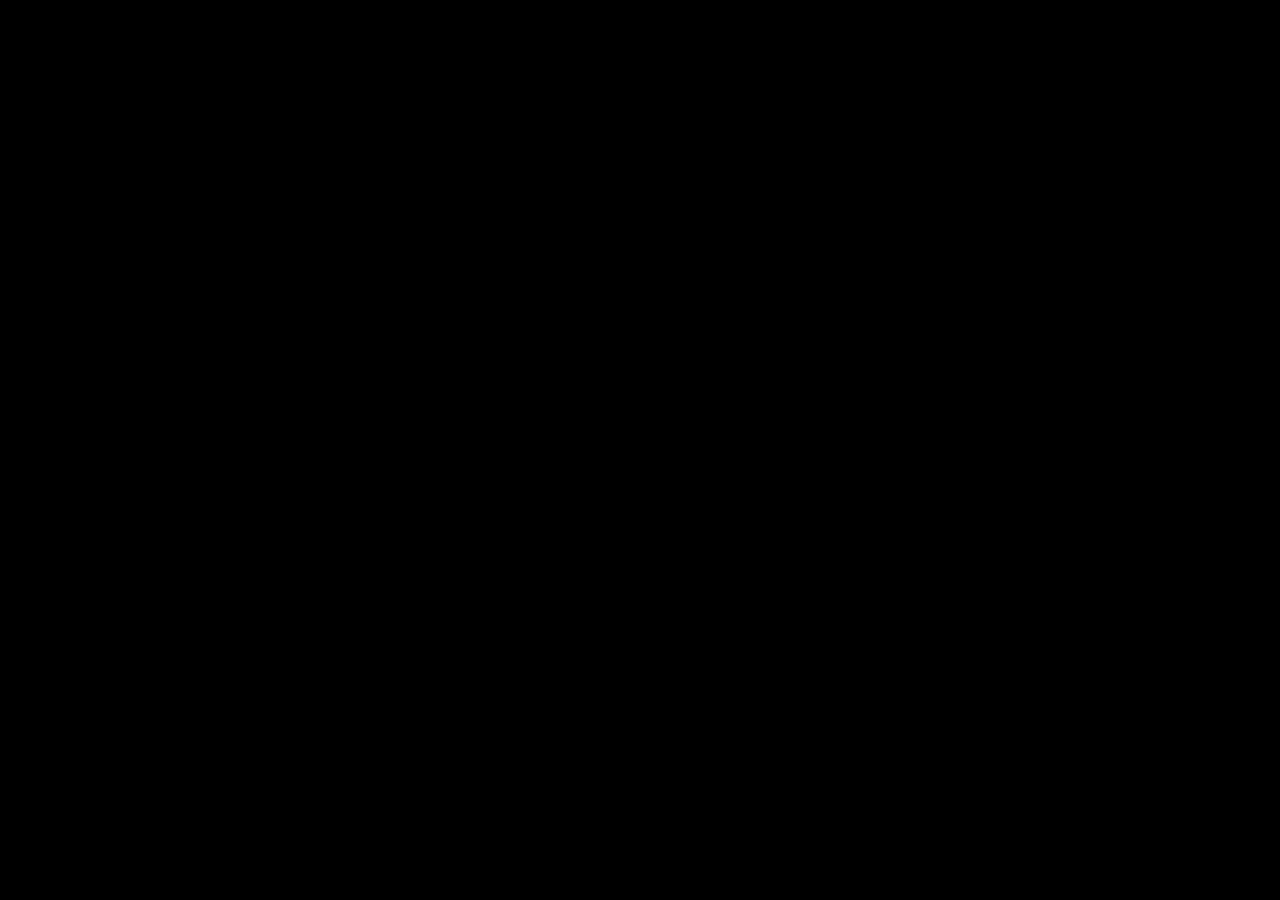
==== index.html @ 103e3c6f "Add starting files + folders" ====
<!DOCTYPE html>
<html lang="en">
<head>
    <meta charset="UTF-8">
    <meta name="viewport" content="width=device-width, initial-scale=1.0">
    <title>Project: Sign-up Form</title>
    <link rel="stylesheet" href="styles.css">
</head>
<body>
    
</body>
</html>
---- styles.css ----
body {
    background-color: black;
    color: white;
}
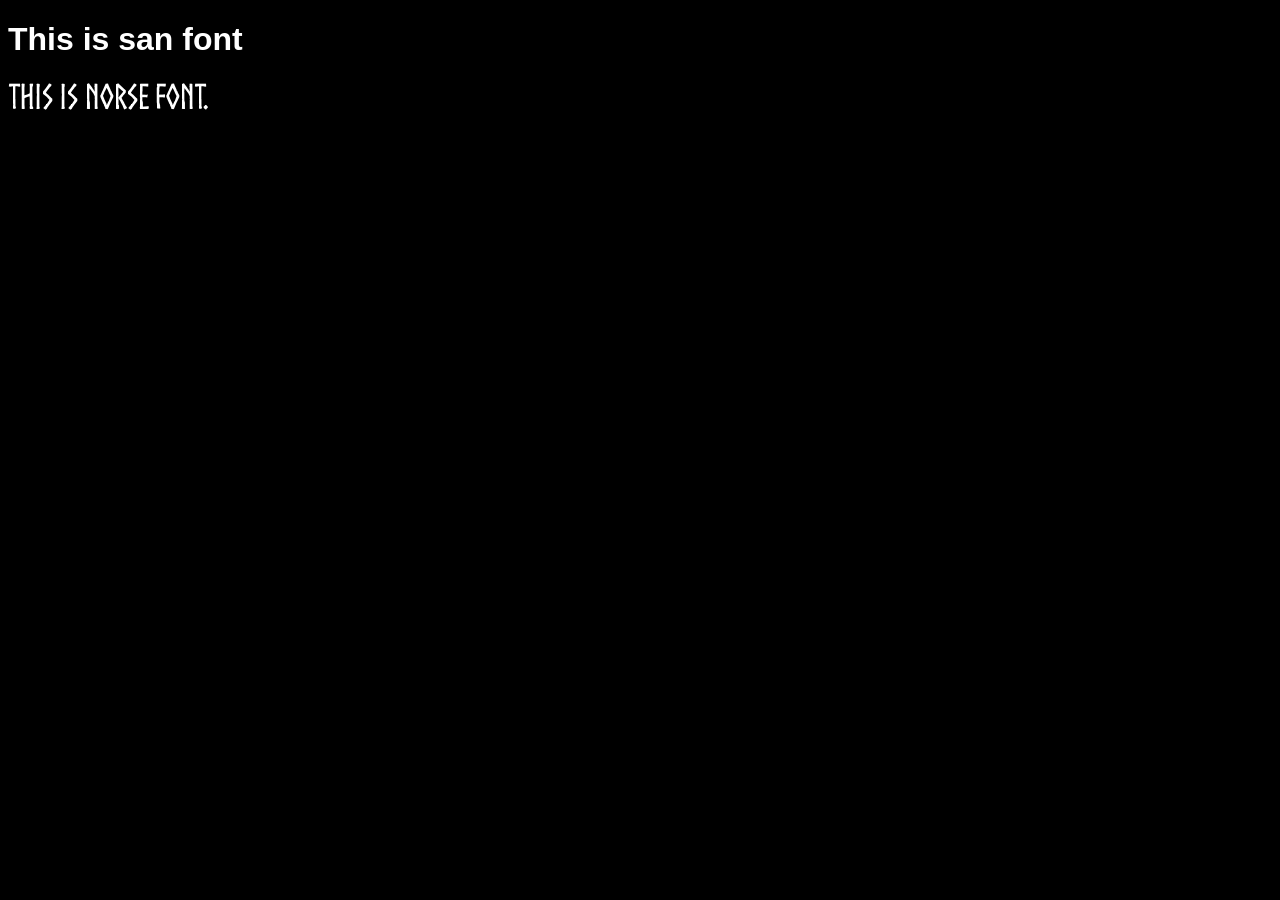
==== commit 5f13d411: "Gather font + img assets" ====
--- a/index.html
+++ b/index.html
@@ -8,5 +8,11 @@
 </head>
 <body>
     
+
+<h1 class="sans">This is san font</h1>
+<h1 class="norse">This is norse font.</h1>
+
+
+    
 </body>
 </html>
--- a/styles.css
+++ b/styles.css
@@ -1,4 +1,20 @@
 body {
     background-color: black;
     color: white;
+}
+
+@font-face {
+    font-family: "Norse";
+    src: 
+        url(fonts/Norse.woff2) format("woff2"),
+        url(fonts/Norse.woff) format("woff");
+    font-display: normal;
+}
+
+.sans {
+    font-family: sans-serif;
+}
+
+.norse {
+    font-family: "Norse";
 }
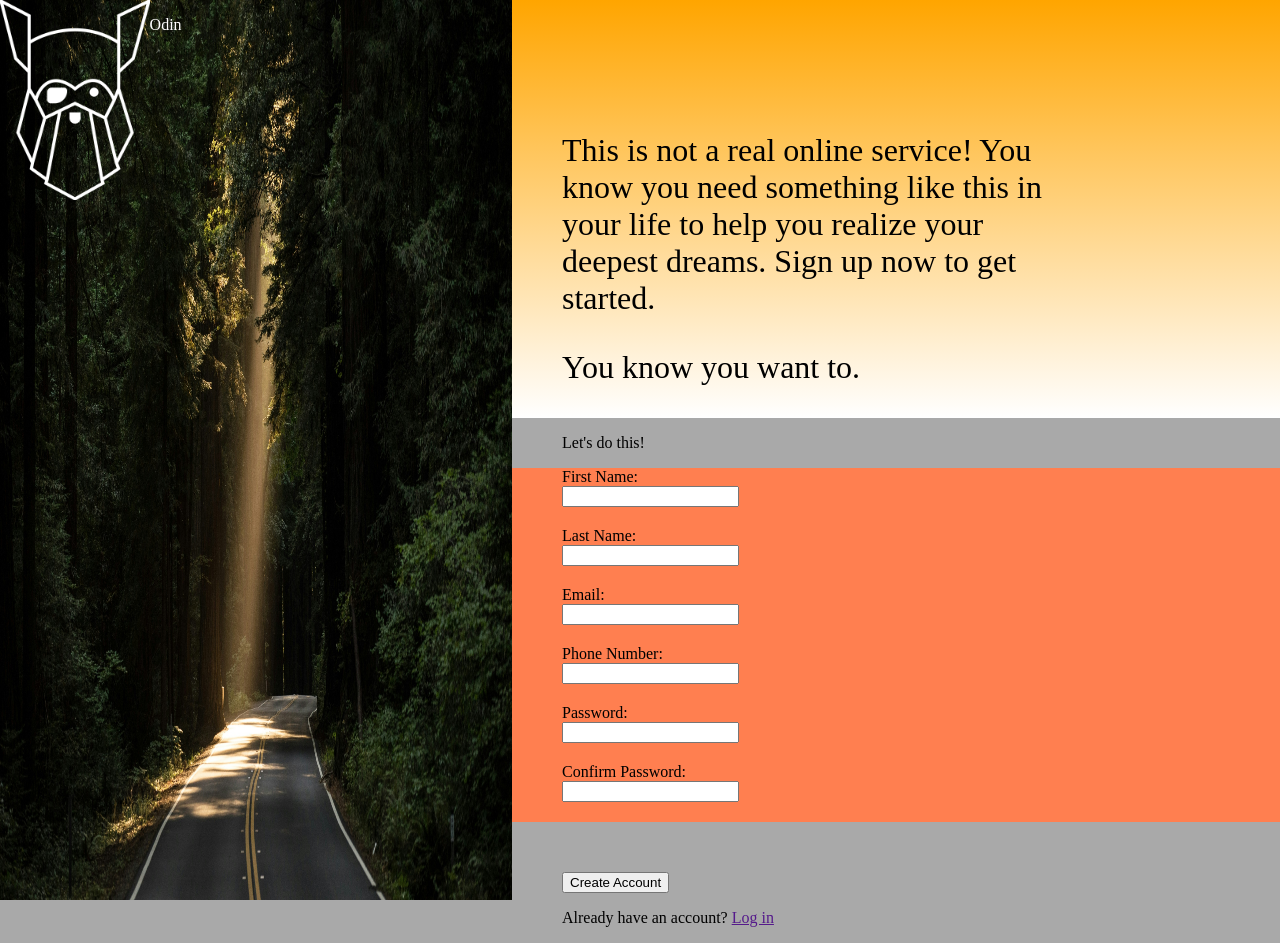
==== commit 64108841: "Scaffolding set up" ====
--- a/index.html
+++ b/index.html
@@ -7,10 +7,62 @@
     <link rel="stylesheet" href="styles.css">
 </head>
 <body>
-    
 
-<h1 class="sans">This is san font</h1>
-<h1 class="norse">This is norse font.</h1>
+    <section id="background">
+            <img class="backgroundImg" src="img/forestJohnTowner.jpg" alt="">
+            <div id="odinTextBlock">
+                <img class="textImg" src="img/odinLogo.png" alt="">
+                <p class="text">Odin</p>
+            </div>
+    </section>
+
+    <section id="user">
+        <div class="userDescription">
+            <p class="userD1">This is not a real online service! You know you need something like this in your life to help you realize your deepest dreams. Sign up now to get started.</p>
+            <p class="userD2">You know you want to.</p>
+            
+        </div>
+
+        <div class="userForm">
+            <form>
+                <p class="textAboveWidgets">Let's do this!</p>
+                <div class="form-controls">
+                    <div>
+                        <label for="first-name">First Name:</label>
+                        <input type="text" id="first-name" name="first-name">
+                    </div>
+                    <div>
+                        <label for="last-name">Last Name:</label>
+                        <input type="text" id="last-name" name="last-name">
+                    </div>
+                    <div>
+                        <label for="email">Email:</label>
+                        <input type="email" id="email" name="email">
+                    </div>
+                    <div>
+                        <label for="telephone">Phone Number:</label>
+                        <input type="tel" id="telephone" name="telephone">
+                    </div>
+                    <div>
+                        <label for="password">Password:</label>
+                        <input type="password" id="password" name="password">
+                    </div>
+                    <div>
+                        <label for="pw-confirm">Confirm Password:</label>
+                        <input type="password" id="pw-confirm" name="pw-confirm">
+                    </div>
+                </div>
+
+                <div class="form-end">
+                    <button type="submit">Create Account</button>
+                    <p>Already have an account? <a href="">Log in</a></p>
+                </div>
+
+
+            </form>
+
+    </section>
+
 
 
     
--- a/styles.css
+++ b/styles.css
@@ -1,6 +1,14 @@
 body {
-    background-color: black;
-    color: white;
+    background-color: darkgray;
+    color: black;
+    display: flex;
+    width: 100vw;
+    height: 100vh;
+    flex-direction: row;
+    font-family: 'Times New Roman', Times, serif;
+    margin: 0;
+    padding: 0;
+    box-sizing: border-box;
 }
 
 @font-face {
@@ -17,4 +25,103 @@
 
 .norse {
     font-family: "Norse";
-}+}
+
+#background{
+    display: flex;
+    flex-direction: column;
+    flex: 1;
+    position: relative;
+}
+
+#odinTextBlock {
+    display: flex;
+    position: absolute;
+    color: white;
+    height: 200px;
+    width: auto;
+
+}
+
+.backgroundImg {
+    height: 100%;
+    width: 100%;
+}
+
+#user {
+    flex: 1.5;
+    display: flex;
+    flex-direction: column;
+}
+
+.userForm {
+    flex: 2;
+}
+.userDescription {
+    flex: 1;
+}
+
+.userDescription {
+    padding: 100px 200px 0px 50px;
+    background-image: linear-gradient(to bottom, orange, white);
+
+}
+
+.userD1, .userD2 {
+    font-size: 2rem;
+}
+
+.userForm {
+    padding: 0px 0px 0px 0px;
+}
+
+label {
+    display: block;
+    font-size: 1rem;
+}
+
+form input {
+    margin-right: 100px;
+    margin-bottom: 20px;
+}
+
+.textAboveWidgets {
+    padding: 0px 0px 0px 50px;
+}
+
+.userForm > form {
+    display: flex;
+    flex-flow: column wrap;
+}
+
+.form-controls {
+    display: flex;
+    flex-flow: row wrap;
+    margin-bottom: 50px;
+    background-color: coral;
+    padding: 0px 200px 0px 50px;
+}
+
+.form-end {
+    padding: 0px 0px 0px 50px;
+}
+
+.form-end p {
+    margin-left: 0px;
+}
+
+
+
+
+
+/* Visual Outline Aid
+
+#background,
+#user {
+    outline: 1px solid red; 
+}
+
+#user > div {
+    outline: 1px solid red;
+}
+*/
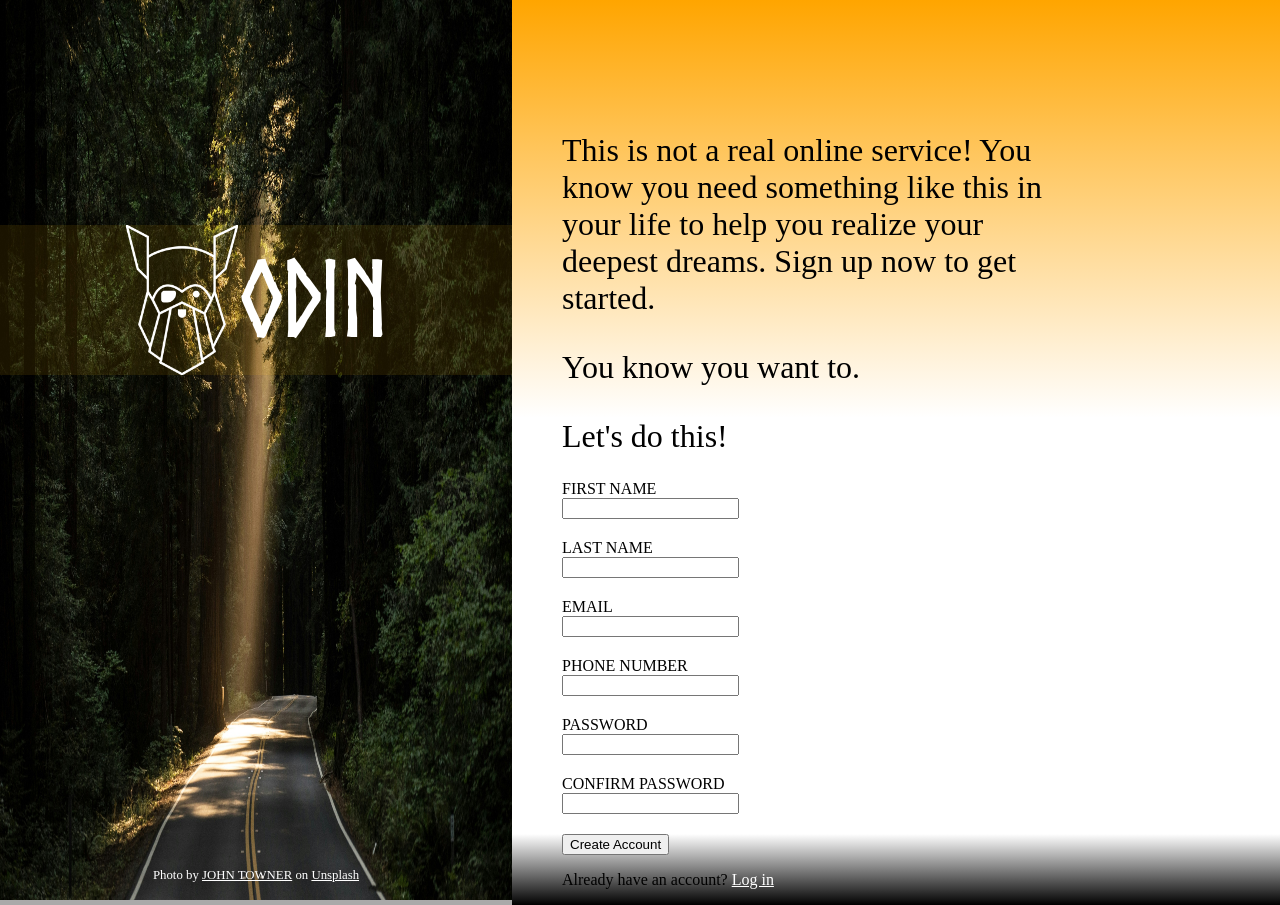
==== commit c8251fb0: "style img sidebar + description" ====
--- a/index.html
+++ b/index.html
@@ -9,11 +9,12 @@
 <body>
 
     <section id="background">
-            <img class="backgroundImg" src="img/forestJohnTowner.jpg" alt="">
+            <img class="backgroundImg" src="img/forestJohnTowner.jpg" alt="A picture of an empty road surrounded by trees and a lone ray of light shining throught the canopy, onto the road.">
             <div id="odinTextBlock">
                 <img class="textImg" src="img/odinLogo.png" alt="">
                 <p class="text">Odin</p>
             </div>
+            <p class="textCredit">Photo by <a href="https://unsplash.com/@heytowner?utm_source=unsplash&utm_medium=referral&utm_content=creditCopyText">JOHN TOWNER</a> on <a href="https://unsplash.com/photos/empty-concrete-road-covered-surrounded-by-tall-tress-with-sun-rays-3Kv48NS4WUU?utm_source=unsplash&utm_medium=referral&utm_content=creditCopyText">Unsplash</a></p>
     </section>
 
     <section id="user">
@@ -23,44 +24,40 @@
             
         </div>
 
-        <div class="userForm">
-            <form>
-                <p class="textAboveWidgets">Let's do this!</p>
-                <div class="form-controls">
-                    <div>
-                        <label for="first-name">First Name:</label>
-                        <input type="text" id="first-name" name="first-name">
-                    </div>
-                    <div>
-                        <label for="last-name">Last Name:</label>
-                        <input type="text" id="last-name" name="last-name">
-                    </div>
-                    <div>
-                        <label for="email">Email:</label>
-                        <input type="email" id="email" name="email">
-                    </div>
-                    <div>
-                        <label for="telephone">Phone Number:</label>
-                        <input type="tel" id="telephone" name="telephone">
-                    </div>
-                    <div>
-                        <label for="password">Password:</label>
-                        <input type="password" id="password" name="password">
-                    </div>
-                    <div>
-                        <label for="pw-confirm">Confirm Password:</label>
-                        <input type="password" id="pw-confirm" name="pw-confirm">
-                    </div>
+        <form class="userForm">
+            <p class="textAboveWidgets">Let's do this!</p>
+            <div class="form-controls">
+                <div>
+                    <label for="first-name">First Name</label>
+                    <input type="text" id="first-name" name="first-name">
                 </div>
+                <div>
+                    <label for="last-name">Last Name</label>
+                    <input type="text" id="last-name" name="last-name">
+                </div>
+                <div>
+                    <label for="email">Email</label>
+                    <input type="email" id="email" name="email">
+                </div>
+                <div>
+                    <label for="telephone">Phone Number</label>
+                    <input type="tel" id="telephone" name="telephone">
+                </div>
+                <div>
+                    <label for="password">Password</label>
+                    <input type="password" id="password" name="password">
+                </div>
+                <div>
+                    <label for="pw-confirm">Confirm Password</label>
+                    <input type="password" id="pw-confirm" name="pw-confirm">
+                </div>
+            </div>
 
-                <div class="form-end">
-                    <button type="submit">Create Account</button>
-                    <p>Already have an account? <a href="">Log in</a></p>
-                </div>
-
-
-            </form>
-
+            <div class="form-end">
+                <button type="submit">Create Account</button>
+                <p>Already have an account? <a href="">Log in</a></p>
+            </div>
+        </form>
     </section>
 
 
--- a/styles.css
+++ b/styles.css
@@ -9,6 +9,10 @@
     margin: 0;
     padding: 0;
     box-sizing: border-box;
+}
+
+a {
+    color: white;
 }
 
 @font-face {
@@ -32,15 +36,38 @@
     flex-direction: column;
     flex: 1;
     position: relative;
+    align-items: center;
 }
 
 #odinTextBlock {
     display: flex;
+    flex-flow: row wrap;
+    justify-content: center;
+    align-items: center;
     position: absolute;
     color: white;
-    height: 200px;
-    width: auto;
+    height: 150px;
+    width: 100%;
+    top: 25%;
+    background-color: rgb(255 186 0 / 10%);
+    font-family: "Norse";
+    font-size: 100px;
+    font-weight: bold;
+}
 
+.textCredit {
+    position: absolute;
+    color: white;
+    top: 95%;
+    font-size: 0.8rem;
+}
+
+.textImg {
+    height: 100%;
+}
+
+#odinTextBlock > .text {
+    margin: 0;
 }
 
 .backgroundImg {
@@ -78,6 +105,7 @@
 label {
     display: block;
     font-size: 1rem;
+    text-transform: uppercase;
 }
 
 form input {
@@ -86,24 +114,32 @@
 }
 
 .textAboveWidgets {
-    padding: 0px 0px 0px 50px;
+    padding: 0px 0px 25px 50px;
+    margin: 0;
+    font-size: 2rem;
+    background-color: white;
 }
 
-.userForm > form {
+.userForm {
     display: flex;
     flex-flow: column wrap;
 }
 
 .form-controls {
+    flex: 1;
     display: flex;
     flex-flow: row wrap;
     margin-bottom: 50px;
-    background-color: coral;
+    background-color: white;
     padding: 0px 200px 0px 50px;
+    margin: 0;
 }
 
 .form-end {
+    flex: 1.2;
     padding: 0px 0px 0px 50px;
+    background-image: linear-gradient(to bottom, white, black);
+    margin: 0;
 }
 
 .form-end p {
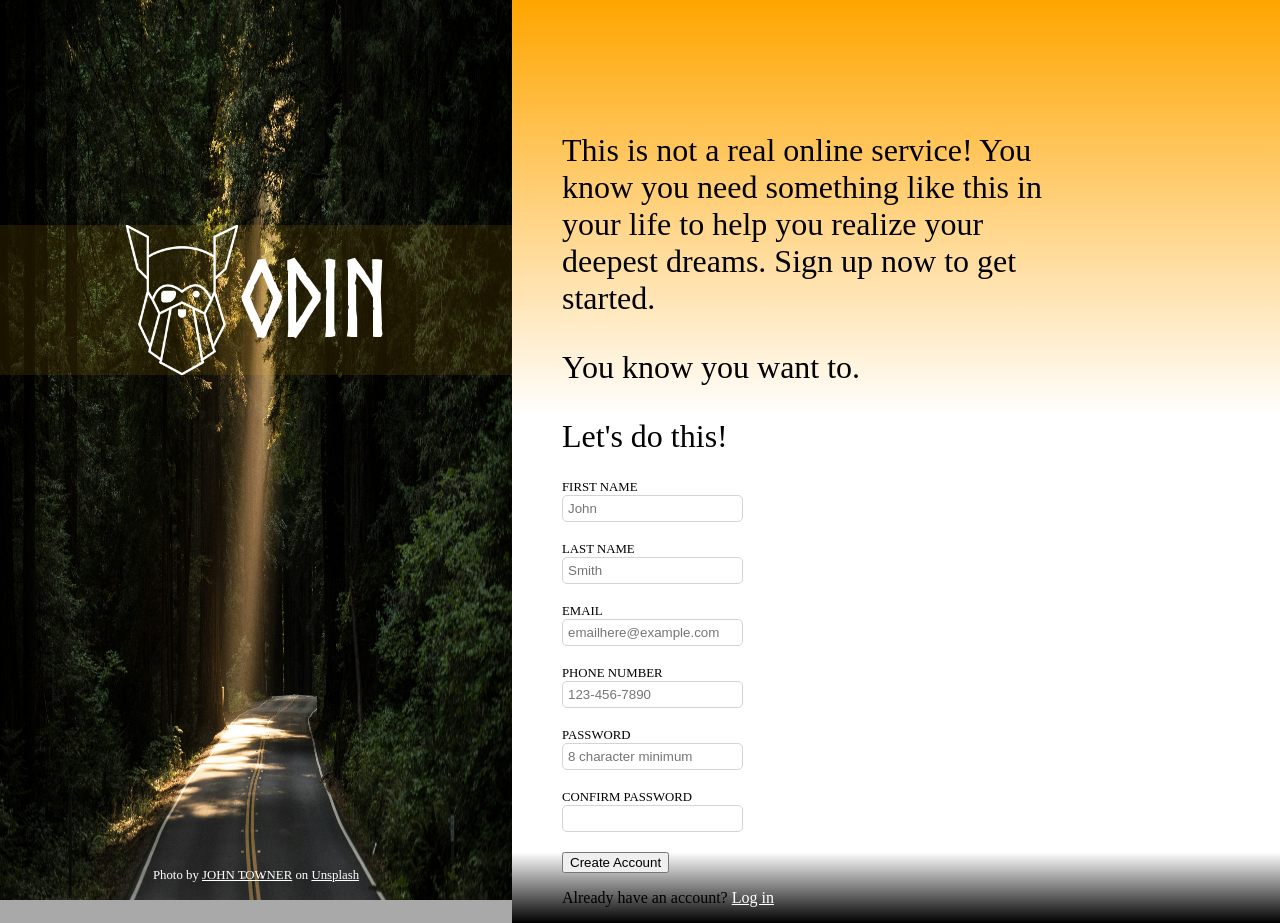
==== commit 105f7533: "style form controls" ====
--- a/index.html
+++ b/index.html
@@ -9,12 +9,12 @@
 <body>
 
     <section id="background">
-            <img class="backgroundImg" src="img/forestJohnTowner.jpg" alt="A picture of an empty road surrounded by trees and a lone ray of light shining throught the canopy, onto the road.">
-            <div id="odinTextBlock">
-                <img class="textImg" src="img/odinLogo.png" alt="">
-                <p class="text">Odin</p>
-            </div>
-            <p class="textCredit">Photo by <a href="https://unsplash.com/@heytowner?utm_source=unsplash&utm_medium=referral&utm_content=creditCopyText">JOHN TOWNER</a> on <a href="https://unsplash.com/photos/empty-concrete-road-covered-surrounded-by-tall-tress-with-sun-rays-3Kv48NS4WUU?utm_source=unsplash&utm_medium=referral&utm_content=creditCopyText">Unsplash</a></p>
+        <img class="backgroundImg" src="img/forestJohnTowner.jpg" alt="A picture of an empty road surrounded by trees and a lone ray of light shining throught the canopy, onto the road.">
+        <div id="odinTextBlock">
+            <img class="textImg" src="img/odinLogo.png" alt="">
+            <p class="text">Odin</p>
+        </div>
+        <p class="textCredit">Photo by <a href="https://unsplash.com/@heytowner?utm_source=unsplash&utm_medium=referral&utm_content=creditCopyText">JOHN TOWNER</a> on <a href="https://unsplash.com/photos/empty-concrete-road-covered-surrounded-by-tall-tress-with-sun-rays-3Kv48NS4WUU?utm_source=unsplash&utm_medium=referral&utm_content=creditCopyText">Unsplash</a></p>
     </section>
 
     <section id="user">
@@ -29,23 +29,23 @@
             <div class="form-controls">
                 <div>
                     <label for="first-name">First Name</label>
-                    <input type="text" id="first-name" name="first-name">
+                    <input type="text" id="first-name" name="first-name" placeholder="John">
                 </div>
                 <div>
                     <label for="last-name">Last Name</label>
-                    <input type="text" id="last-name" name="last-name">
+                    <input type="text" id="last-name" name="last-name" placeholder="Smith">
                 </div>
                 <div>
                     <label for="email">Email</label>
-                    <input type="email" id="email" name="email">
+                    <input type="email" id="email" name="email" placeholder="emailhere@example.com">
                 </div>
                 <div>
                     <label for="telephone">Phone Number</label>
-                    <input type="tel" id="telephone" name="telephone">
+                    <input type="tel" id="telephone" name="telephone" placeholder="123-456-7890" pattern="[0-9]{3}-[0-9]{3}-[0-9]{4}">
                 </div>
                 <div>
                     <label for="password">Password</label>
-                    <input type="password" id="password" name="password">
+                    <input type="password" id="password" name="password" placeholder="8 character minimum" minlength="8" maxlength="64">
                 </div>
                 <div>
                     <label for="pw-confirm">Confirm Password</label>
--- a/styles.css
+++ b/styles.css
@@ -37,6 +37,8 @@
     flex: 1;
     position: relative;
     align-items: center;
+    height: 100%;
+    width: 100%;
 }
 
 #odinTextBlock {
@@ -79,6 +81,8 @@
     flex: 1.5;
     display: flex;
     flex-direction: column;
+    height: 100%;
+    width: 100%;
 }
 
 .userForm {
@@ -106,11 +110,29 @@
     display: block;
     font-size: 1rem;
     text-transform: uppercase;
+    font-size: 0.8rem;
 }
 
 form input {
     margin-right: 100px;
     margin-bottom: 20px;
+    border: 1px solid lightgray;
+    padding: 5px;
+    border-radius: 5px;
+}
+
+form input:focus {
+    outline: none;
+    border: 1px solid darkorange;
+    box-shadow: 1px 1px 5px black;
+}
+
+form input:user-invalid {
+    background-color: rgb(255 151 0 / 25%);
+}
+
+form input:user-valid {
+    background-color: rgb(80 255 0 / 25%)
 }
 
 .textAboveWidgets {
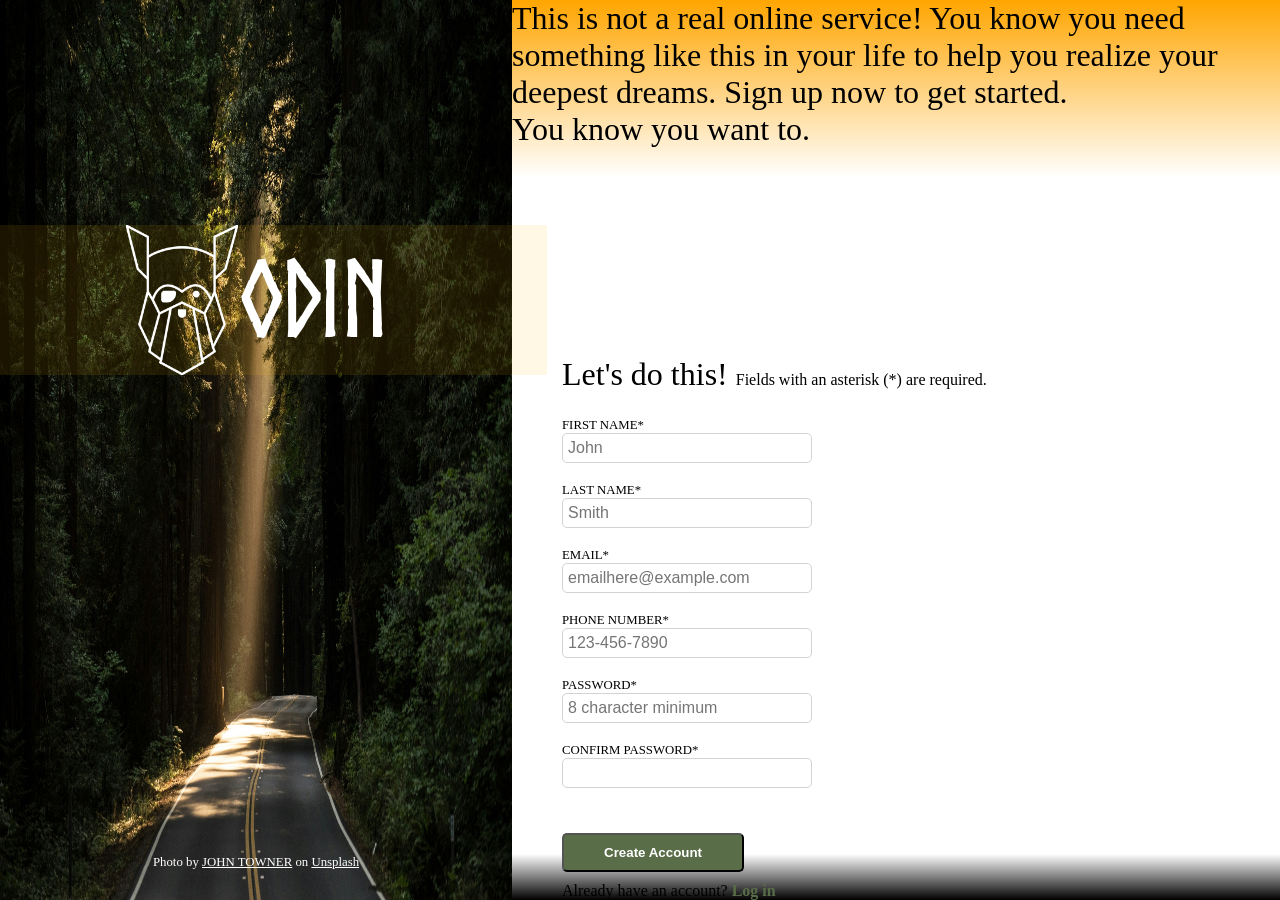
==== commit 550fae21: "Redo project scaffolding on test file" ====
--- a/index.html
+++ b/index.html
@@ -25,31 +25,31 @@
         </div>
 
         <form class="userForm">
-            <p class="textAboveWidgets">Let's do this!</p>
+            <p class="textAboveWidgets">Let's do this! <small>Fields with an asterisk (*) are required.</small></p>
             <div class="form-controls">
                 <div>
-                    <label for="first-name">First Name</label>
-                    <input type="text" id="first-name" name="first-name" placeholder="John">
+                    <label for="first-name">First Name*</label>
+                    <input type="text" id="first-name" name="first-name" placeholder="John" required>
                 </div>
                 <div>
-                    <label for="last-name">Last Name</label>
-                    <input type="text" id="last-name" name="last-name" placeholder="Smith">
+                    <label for="last-name">Last Name*</label>
+                    <input type="text" id="last-name" name="last-name" placeholder="Smith" required>
                 </div>
                 <div>
-                    <label for="email">Email</label>
-                    <input type="email" id="email" name="email" placeholder="emailhere@example.com">
+                    <label for="email">Email*</label>
+                    <input type="email" id="email" name="email" placeholder="emailhere@example.com" required>
                 </div>
                 <div>
-                    <label for="telephone">Phone Number</label>
-                    <input type="tel" id="telephone" name="telephone" placeholder="123-456-7890" pattern="[0-9]{3}-[0-9]{3}-[0-9]{4}">
+                    <label for="telephone">Phone Number*</label>
+                    <input type="tel" id="telephone" name="telephone" placeholder="123-456-7890" pattern="[0-9]{3}-[0-9]{3}-[0-9]{4}" required>
                 </div>
                 <div>
-                    <label for="password">Password</label>
-                    <input type="password" id="password" name="password" placeholder="8 character minimum" minlength="8" maxlength="64">
+                    <label for="password">Password*</label>
+                    <input type="password" id="password" name="password" placeholder="8 character minimum" minlength="8" maxlength="64" required>
                 </div>
                 <div>
-                    <label for="pw-confirm">Confirm Password</label>
-                    <input type="password" id="pw-confirm" name="pw-confirm">
+                    <label for="pw-confirm">Confirm Password*</label>
+                    <input type="password" id="pw-confirm" name="pw-confirm" required>
                 </div>
             </div>
 
--- a/styles.css
+++ b/styles.css
@@ -1,3 +1,9 @@
+* {
+    box-sizing: border-box;
+    margin: 0;
+    padding: 0;
+}
+
 body {
     background-color: darkgray;
     color: black;
@@ -11,7 +17,7 @@
     box-sizing: border-box;
 }
 
-a {
+#background a {
     color: white;
 }
 
@@ -35,10 +41,10 @@
     display: flex;
     flex-direction: column;
     flex: 1;
-    position: relative;
     align-items: center;
     height: 100%;
     width: 100%;
+    box-sizing: border-box;
 }
 
 #odinTextBlock {
@@ -48,8 +54,8 @@
     align-items: center;
     position: absolute;
     color: white;
+    width: 582.41px;
     height: 150px;
-    width: 100%;
     top: 25%;
     background-color: rgb(255 186 0 / 10%);
     font-family: "Norse";
@@ -57,6 +63,8 @@
     font-weight: bold;
 }
 
+
+
 .textCredit {
     position: absolute;
     color: white;
@@ -83,23 +91,24 @@
     flex-direction: column;
     height: 100%;
     width: 100%;
+    box-sizing: border-box;
 }
 
 .userForm {
-    flex: 2;
+    flex: 1;
 }
 .userDescription {
     flex: 1;
 }
 
 .userDescription {
-    padding: 100px 200px 0px 50px;
-    background-image: linear-gradient(to bottom, orange, white);
+    background-image: linear-gradient(to bottom, orange, white 50%);
 
 }
 
 .userD1, .userD2 {
     font-size: 2rem;
+    text-wrap-style: auto;
 }
 
 .userForm {
@@ -119,6 +128,8 @@
     border: 1px solid lightgray;
     padding: 5px;
     border-radius: 5px;
+    font-size: 1rem;
+    width: 80%;
 }
 
 form input:focus {
@@ -142,6 +153,10 @@
     background-color: white;
 }
 
+.textAboveWidgets > small {
+    font-size: 1rem;
+}
+
 .userForm {
     display: flex;
     flex-flow: column wrap;
@@ -160,8 +175,24 @@
 .form-end {
     flex: 1.2;
     padding: 0px 0px 0px 50px;
-    background-image: linear-gradient(to bottom, white, black);
-    margin: 0;
+    background-image: linear-gradient(to bottom, white 50%, black);
+    margin: 0;
+    padding-top: 25px;
+}
+
+.form-end > button {
+    background-color: #596D48;
+    color: white;
+    font-weight: bold;
+    padding: 10px 40px;
+    border-radius: 5px;
+    margin-bottom: 10px;
+}
+
+.form-end a {
+    text-decoration: none;
+    color: #596D48;
+    font-weight: bold;
 }
 
 .form-end p {
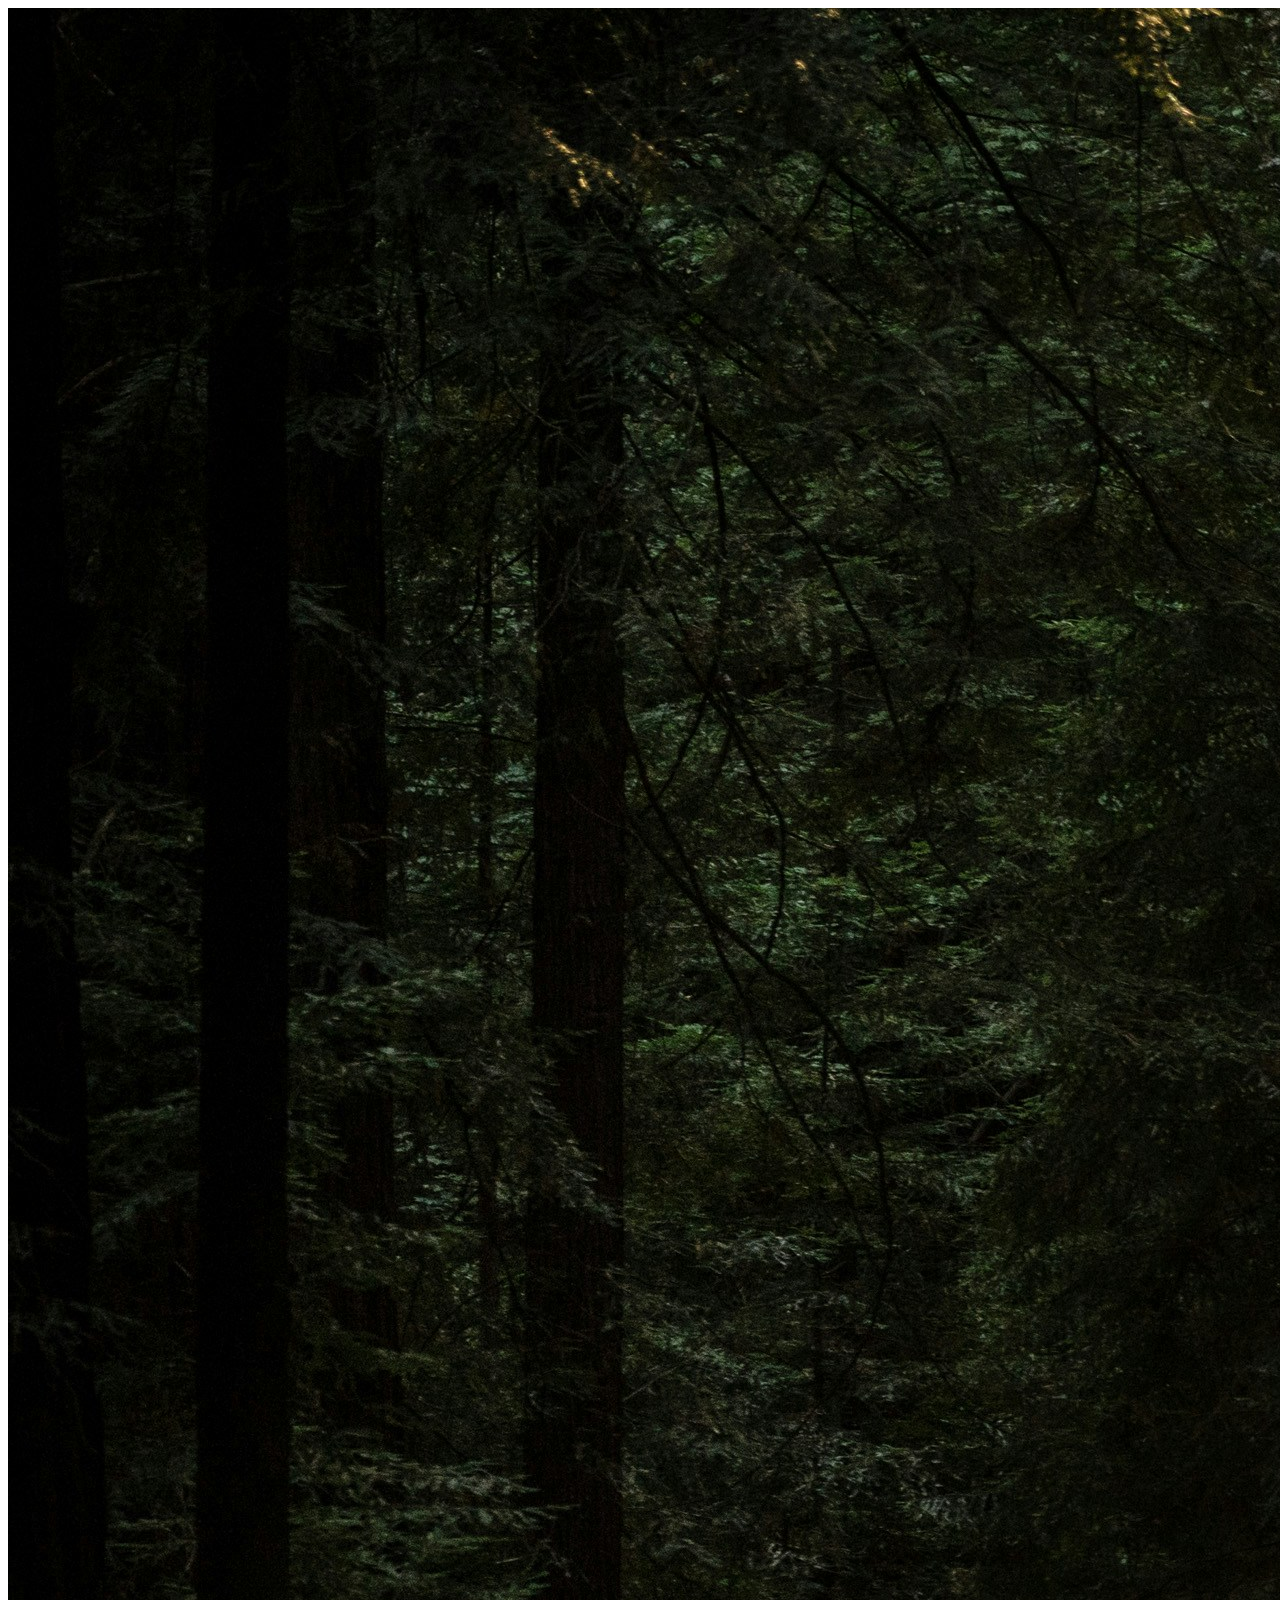
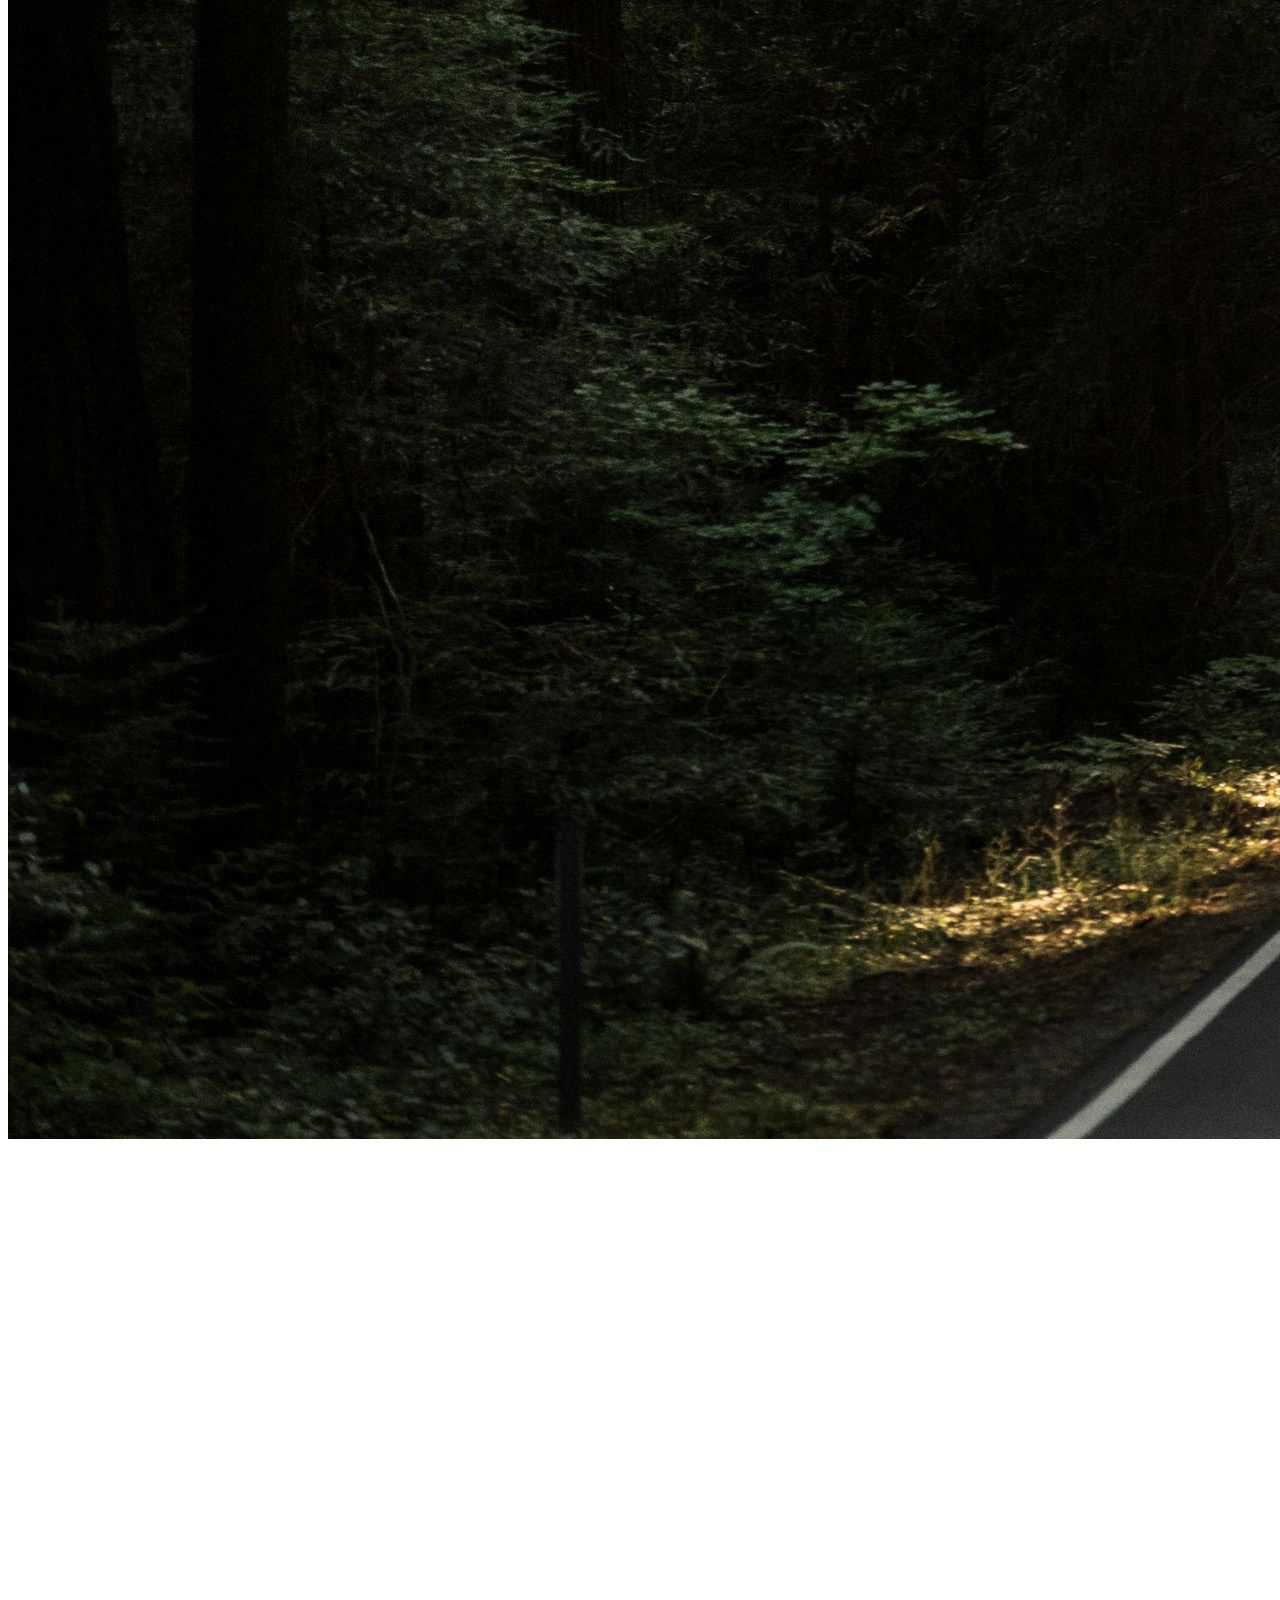
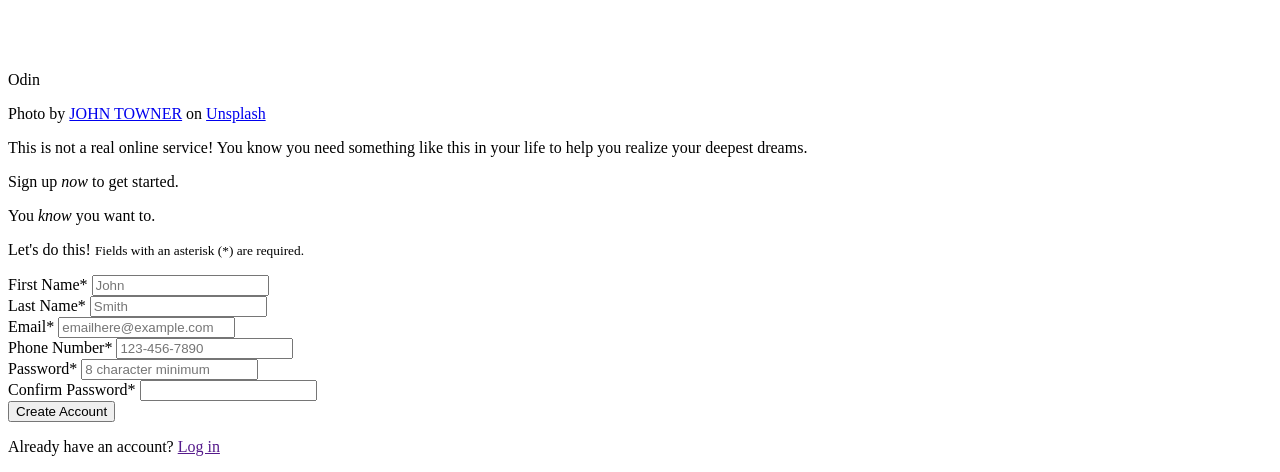
==== commit 17894f3a: "style for fun and renaming files" ====
--- a/index.html
+++ b/index.html
@@ -4,64 +4,70 @@
     <meta charset="UTF-8">
     <meta name="viewport" content="width=device-width, initial-scale=1.0">
     <title>Project: Sign-up Form</title>
-    <link rel="stylesheet" href="styles.css">
+    <link rel="stylesheet" href="stylesTest.css">
 </head>
 <body>
 
-    <section id="background">
+    <section id="imgSidebar">
         <img class="backgroundImg" src="img/forestJohnTowner.jpg" alt="A picture of an empty road surrounded by trees and a lone ray of light shining throught the canopy, onto the road.">
-        <div id="odinTextBlock">
-            <img class="textImg" src="img/odinLogo.png" alt="">
-            <p class="text">Odin</p>
+        <div class="odinTextBlock">
+            <img class="odinTextImg" src="img/odinLogo.png" alt="">
+            <p class="odinText">Odin</p>
         </div>
-        <p class="textCredit">Photo by <a href="https://unsplash.com/@heytowner?utm_source=unsplash&utm_medium=referral&utm_content=creditCopyText">JOHN TOWNER</a> on <a href="https://unsplash.com/photos/empty-concrete-road-covered-surrounded-by-tall-tress-with-sun-rays-3Kv48NS4WUU?utm_source=unsplash&utm_medium=referral&utm_content=creditCopyText">Unsplash</a></p>
+        <p class="textCredit">Photo by <a href="https://unsplash.com/@heytowner?utm_source=unsplash&utm_medium=referral&utm_content=creditCopyText" target="_blank" rel="noreferrer">JOHN TOWNER</a> on <a href="https://unsplash.com/photos/empty-concrete-road-covered-surrounded-by-tall-tress-with-sun-rays-3Kv48NS4WUU?utm_source=unsplash&utm_medium=referral&utm_content=creditCopyText" target="_blank" rel="noreferrer">Unsplash</a></p>
     </section>
 
-    <section id="user">
-        <div class="userDescription">
-            <p class="userD1">This is not a real online service! You know you need something like this in your life to help you realize your deepest dreams. Sign up now to get started.</p>
-            <p class="userD2">You know you want to.</p>
-            
+    <section id="userInfo">
+        <div class="userIntro">
+            <p class="introMessage1">This is not a real online service! You know you need something like this in your life to help you realize your deepest dreams.</p>
+            <p class="introMessage2">Sign up <em>now</em> to get started.</p>
+            <p class="introMessage3">You <em>know</em> you want to.</p>
         </div>
 
         <form class="userForm">
-            <p class="textAboveWidgets">Let's do this! <small>Fields with an asterisk (*) are required.</small></p>
-            <div class="form-controls">
-                <div>
-                    <label for="first-name">First Name*</label>
-                    <input type="text" id="first-name" name="first-name" placeholder="John" required>
-                </div>
-                <div>
-                    <label for="last-name">Last Name*</label>
-                    <input type="text" id="last-name" name="last-name" placeholder="Smith" required>
-                </div>
-                <div>
-                    <label for="email">Email*</label>
-                    <input type="email" id="email" name="email" placeholder="emailhere@example.com" required>
-                </div>
-                <div>
-                    <label for="telephone">Phone Number*</label>
-                    <input type="tel" id="telephone" name="telephone" placeholder="123-456-7890" pattern="[0-9]{3}-[0-9]{3}-[0-9]{4}" required>
-                </div>
-                <div>
-                    <label for="password">Password*</label>
-                    <input type="password" id="password" name="password" placeholder="8 character minimum" minlength="8" maxlength="64" required>
-                </div>
-                <div>
-                    <label for="pw-confirm">Confirm Password*</label>
-                    <input type="password" id="pw-confirm" name="pw-confirm" required>
+            <div class="formControls">
+                <p class="formTitle">Let's do this! <small>Fields with an asterisk (*) are required.</small></p>
+
+                <div class="formInputs">
+                    <div class="inputContainer">
+                        <label for="first-name">First Name*</label>
+                        <input type="text" id="first-name" name="first-name" placeholder="John" required>
+                    </div>
+
+                    <div class="inputContainer">
+                        <label for="last-name">Last Name*</label>
+                        <input type="text" id="last-name" name="last-name" placeholder="Smith" required>
+                    </div>
+
+                    <div class="inputContainer">
+                        <label for="email">Email*</label>
+                        <input type="email" id="email" name="email" placeholder="emailhere@example.com" required>
+
+                    </div>
+
+                    <div class="inputContainer">
+                        <label for="telephone">Phone Number*</label>
+                        <input type="tel" id="telephone" name="telephone" placeholder="123-456-7890" pattern="[0-9]{3}-[0-9]{3}-[0-9]{4}" required>
+                    </div>
+
+                    <div class="inputContainer">
+                        <label for="password">Password*</label>
+                        <input type="password" id="password" name="password" placeholder="8 character minimum" minlength="8" maxlength="64" required>
+                    </div>
+
+                    <div class="inputContainer">
+                        <label for="pw-confirm">Confirm Password*</label>
+                        <input type="password" id="pw-confirm" name="pw-confirm" required>
+                    </div>
                 </div>
             </div>
 
-            <div class="form-end">
-                <button type="submit">Create Account</button>
-                <p>Already have an account? <a href="">Log in</a></p>
+            <div class="formEnd">
+                <button class="submitBtn" type="submit">Create Account</button>
+                <p class="endMessage1">Already have an account? <a href="">Log in</a></p>
             </div>
         </form>
     </section>
 
-
-
-    
 </body>
 </html>
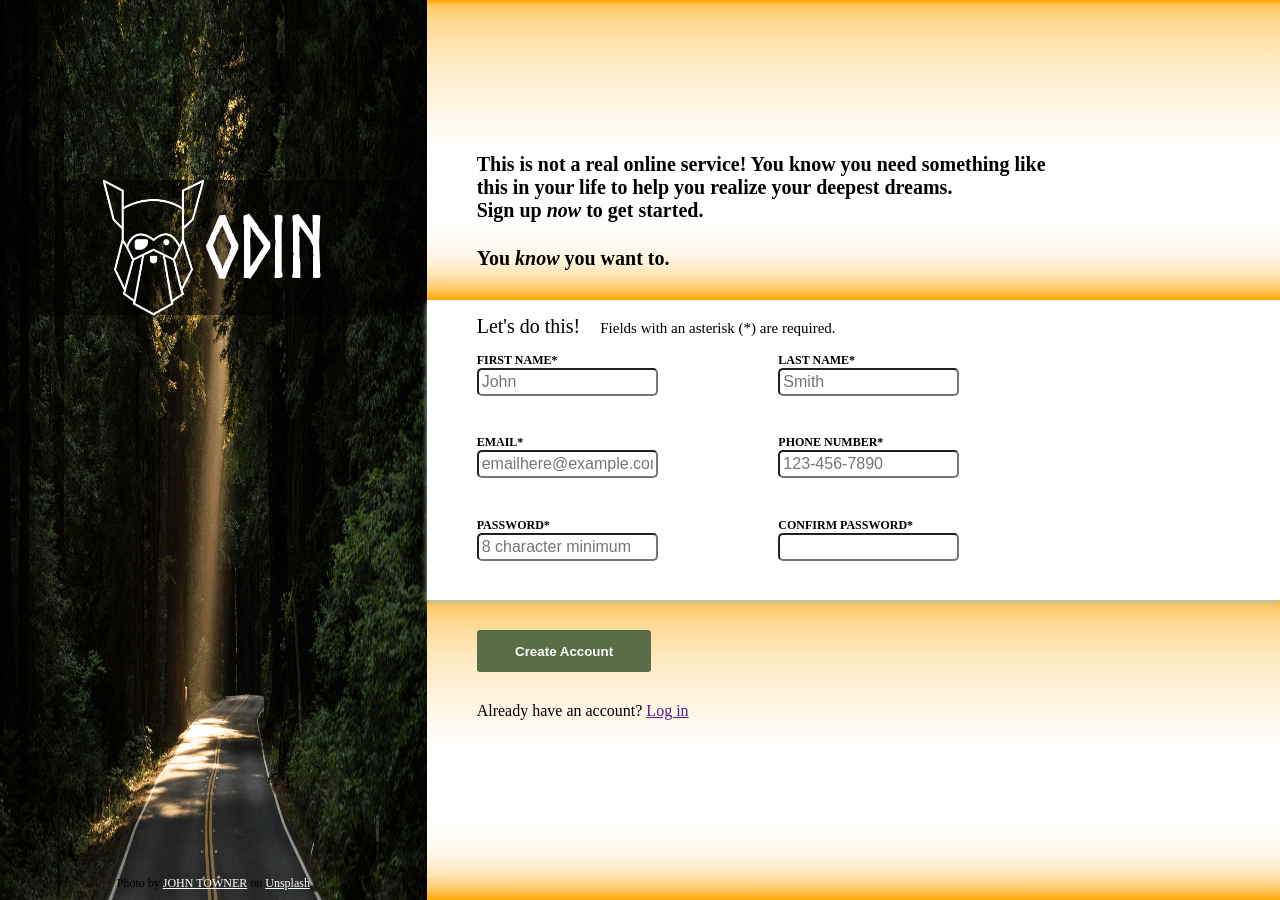
==== commit a5a865b4: "connect html to css" ====
--- a/index.html
+++ b/index.html
@@ -4,7 +4,7 @@
     <meta charset="UTF-8">
     <meta name="viewport" content="width=device-width, initial-scale=1.0">
     <title>Project: Sign-up Form</title>
-    <link rel="stylesheet" href="stylesTest.css">
+    <link rel="stylesheet" href="styles.css">
 </head>
 <body>
 
--- a/styles.css
+++ b/styles.css
@@ -0,0 +1,244 @@
+/* Universal */
+
+* {
+    margin: 0;
+    padding: 0;
+    box-sizing: border-box;
+}
+
+html {
+    width: 100vw;
+    height: 100vh;
+}
+
+/* Adding Fonts */
+@font-face {
+    font-family: "Norse";
+    src: 
+        url(fonts/Norse.woff2) format("woff2"),
+        url(fonts/Norse.woff) format("woff");
+    font-display: normal;
+}
+
+/* Project Scaffold - Flexbox */
+
+/* Body + 2 initial sections, flexbox used */
+
+body {
+    height: 100%;
+    width: 100%;
+    background-color: #363030;
+    color: #FFFFFF;
+    color: black;
+    display: flex;
+    flex-direction: row;
+    font-family: 'Times New Roman', Times, serif;
+}
+
+#imgSidebar {
+    /* background-color: #570F00; */
+    flex: 1;
+    position: relative;
+}
+
+#userInfo {
+    /* background-color: #001B6B; */
+    flex: 2;    
+    position: relative;
+}
+
+/* Image Sidebar Section */
+
+    /* Odin Text Block Flex */
+
+    .odinTextBlock {
+        display: flex;
+        flex-direction: row;
+    }
+
+    /* General */
+
+    .backgroundImg {
+        display: block;
+        height: 100%;
+        width: 100%;
+
+    }
+
+    .odinTextBlock {
+        background-color: rgb(0 0 0 / 50%);
+        height: 15%;
+        width: 100%;
+        position: absolute;
+        top: 20%;
+        justify-content: center;
+        align-items: center;
+        color: white;
+    }
+
+    .odinTextImg {
+        height: 100%;
+        width: auto;
+    }
+
+    .odinText {
+        font-family: "Norse";
+        font-weight: bold;
+        font-size: 5rem;
+    }
+
+    .textCredit {
+        position: absolute;
+        bottom: 1%;
+        width: 100%;
+        text-align: center;
+        font-size: 0.75rem;
+    }
+
+    .textCredit > a {
+        color: #FFFFFF;
+    }
+
+/* User Info Section Flex */
+
+    #userInfo {
+        display: flex;
+        flex-direction: column;
+    }
+
+    .userIntro {
+        display: flex;
+        flex-direction: column;
+        justify-content: flex-end;
+        /* background-color: #14FF49; */
+        background-image: linear-gradient(to bottom, orange, 5%, white 50%, 95%, orange);
+
+        flex: 1;
+    }
+
+    .userForm {
+        /* background-color: #087525; */
+        flex: 2;
+    }
+
+/* User Info Section General Styling */
+
+    /* User Intro */
+    .introMessage1 {
+        font-size: 1.25rem;
+        font-weight: bold;
+        margin: 0px 200px 0px 50px;
+    }
+
+    .introMessage2 {
+        font-size: 1.25rem;
+        font-weight: bold;
+        margin: 0px 200px 25px 50px;
+    }
+
+    .introMessage3 {
+        font-size: 1.25rem;
+        font-weight: bold;
+        margin: 0px 200px 30px 50px;    }
+
+
+/* User Form Section */
+
+    /* Flex */
+
+    .userForm {
+        display: flex;
+        flex-direction: column;
+    }
+
+    .formControls {
+        background-color: #FFFFFF;
+        flex: 1;
+        display: flex;
+        flex-direction: column;
+        box-shadow: 0px 3px 5px 0px #B7C9BC;
+    }
+
+    .formInputs {
+        display: flex;
+        flex-flow: row wrap;
+    }
+
+    .formEnd {
+        /* background-color: #350C7A; */
+        background-image: linear-gradient(to bottom, orange, 5%, white 50%, 95%, orange);
+        flex: 1;
+    }
+
+    /* General Styling */
+
+    .formControls {
+        position: relative;
+    }
+
+    .formTitle {
+        font-size: 1.25em;
+        margin:15px 0px 15px 50px;
+    }
+
+    .formTitle > small {
+        font-size: 0.75em;
+        margin: 0px 0px 0px 15px;
+    }
+
+    .formInputs {
+        margin: 0px 200px 0px 50px;
+        flex: 1;
+    }
+
+    .inputContainer {
+        width: 50%;
+    }
+
+        .inputContainer > label {
+            display: block;
+            font-size: 0.75rem;
+            text-transform: uppercase;
+            font-weight: bold;
+        }
+
+        .inputContainer > input {
+            width: 60%;
+            font-size: 1rem;
+            padding: 3px;
+            border-radius: 5px;
+            outline: none;
+        }
+
+        .inputContainer > input:focus {
+            border: 1px solid black;
+            box-shadow: 1px 1px 5px #000000;
+        }
+
+        .inputContainer > input:user-valid {
+            background-color: rgb(0 255 0 /10%);
+        }
+
+        .inputContainer > input:user-invalid {
+            background-color: rgb(255 0 0 / 10%);
+        }
+    
+    .formEnd {
+
+    }
+
+    .submitBtn {
+        display: block;
+        font: 1.1rem;
+        font-weight: bold;
+        margin: 30px 0px 30px 50px;
+        padding: 1.5vh 3vw 1.5vh 3vw;
+        background-color: #596D48;
+        color: #FFFFFF;
+        border: none;
+        border-radius: 3px;
+    }
+
+    .endMessage1 {
+        margin: 0px 0px 0px 50px;
+    }
